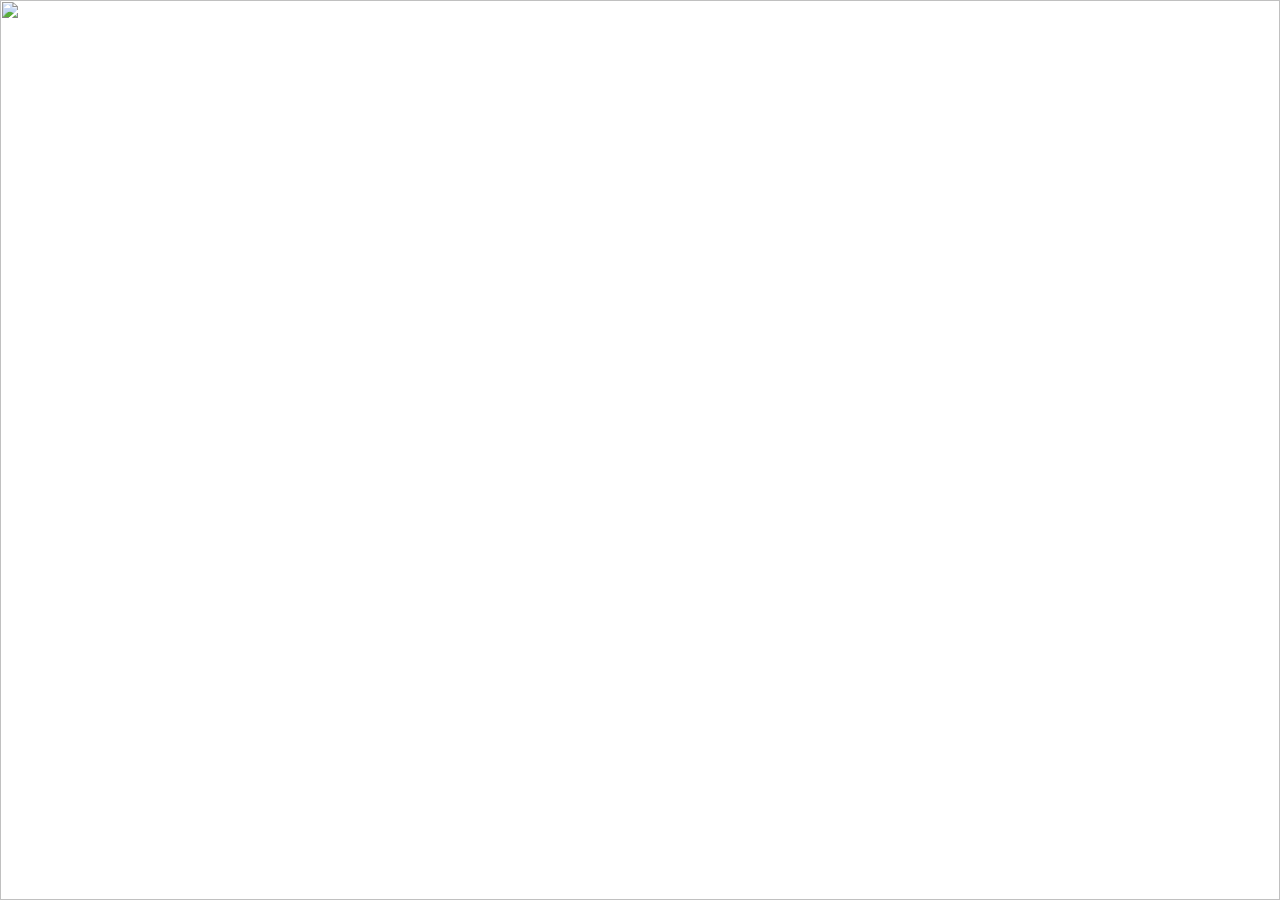
==== frontend/clock.html @ 29a8f185 "add" ====
<!DOCTYPE html>
<html>
    <head>
        <link rel="stylesheet" type="text/css" href="mystyle.css">
        <title>My New Clock</title>
        <link href="https://fonts.googleapis.com/css2?family=Oswald:wght@200&family=Roboto:wght@100&display=swap" rel="stylesheet">
    </head>
    <body>
        <div class="main">
        <div id="showTime"></div>
        <img class="imgBg" src="./assets/arnaud-steckle-dpzp54GkIGI-unsplash.jpg">
        <script type="text/javascript">
        function showTime(){
            var date=new Date();
            var hours=date.getHours();
            var minutes=date.getMinutes();
            var seconds=date.getSeconds();
            var session="AM"
            if(hours>12)
            {
                hours=hours-12;
                session="PM"
            }
            if(hours<10)
            {
                hours="0"+hours;
            }
            if(minutes<10)
            {
                minutes="0"+minutes;
            }
            if(seconds<10)
            {
                seconds="0"+seconds;
            }
            var time=hours+":"+minutes+":"+seconds+" "+session;
            document.getElementById("showTime").innerHTML=time;
            setTimeout(showTime,1000);
        }
         showTime();
        </script>
        </div>
    </body>
</html>
---- frontend/mystyle.css ----
html,body {
    margin: 0;
    width: 100%;
  }
.main{
    width: 100%;
    height: 100%;
    position: fixed;
}
.imgBg{
    width: 100%;
    height: 100%;
}
#showTime{
    width: 100%;
    position: absolute;
    font-size: 8vw;
    color: white;
    text-align: center;
    font-family: 'Roboto',sans-serif;
    margin-top: 8%;
}
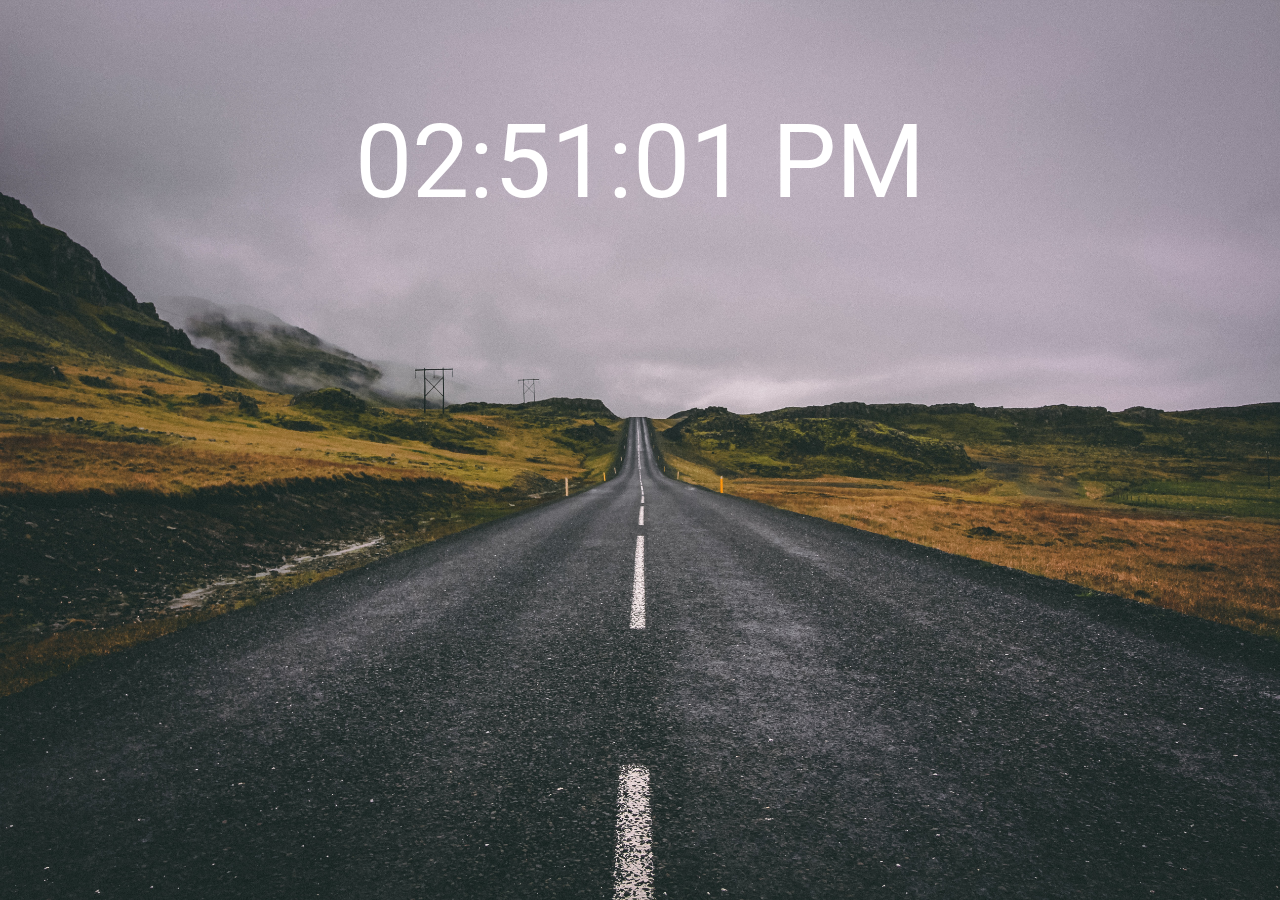
==== commit ef4a4e46: "Update clock.html" ====
--- a/frontend/clock.html
+++ b/frontend/clock.html
@@ -8,7 +8,7 @@
     <body>
         <div class="main">
         <div id="showTime"></div>
-        <img class="imgBg" src="./assets/arnaud-steckle-dpzp54GkIGI-unsplash.jpg">
+        <img class="imgBg" src="../assets/arnaud-steckle-dpzp54GkIGI-unsplash.jpg">
         <script type="text/javascript">
         function showTime(){
             var date=new Date();
@@ -41,4 +41,4 @@
         </script>
         </div>
     </body>
-</html>+</html>
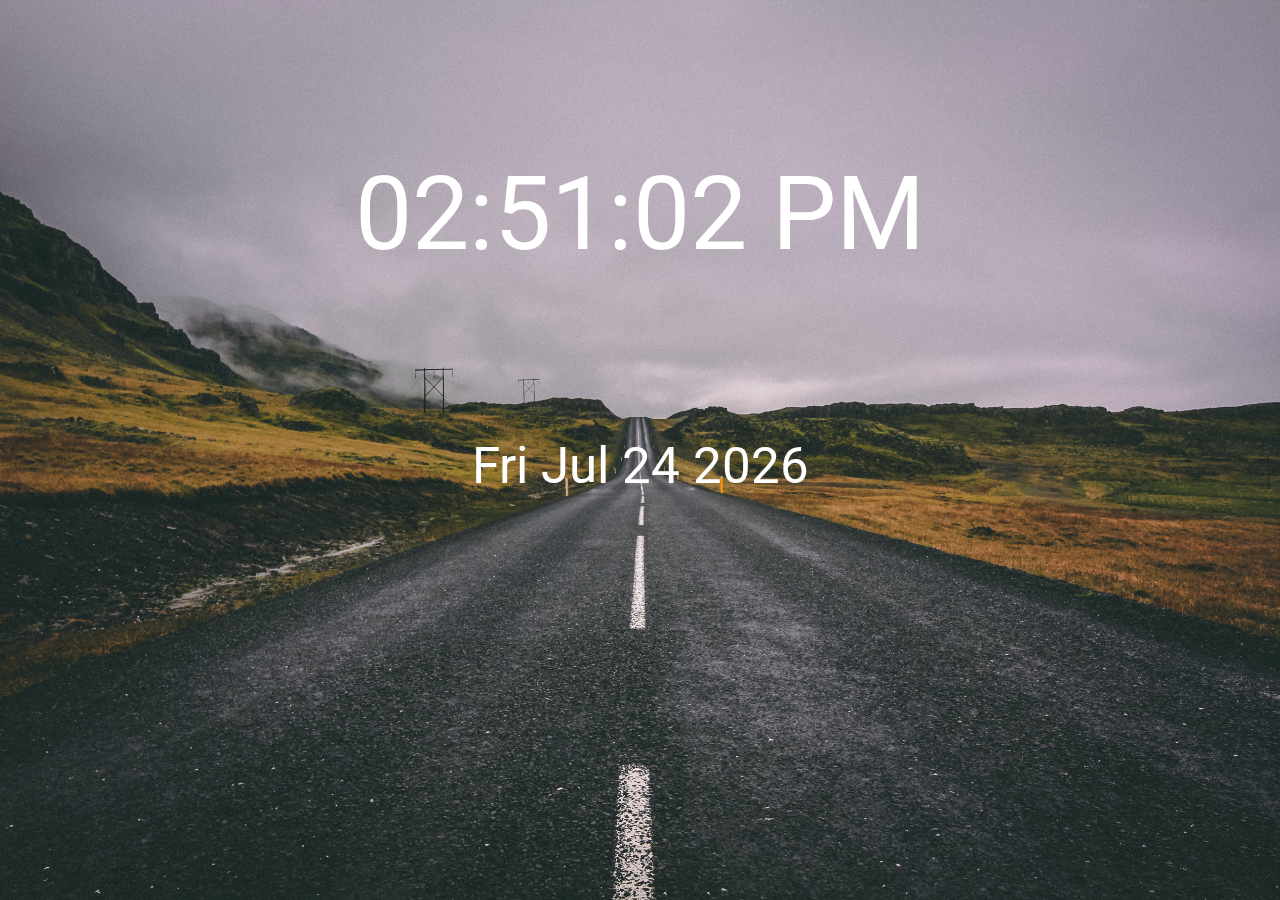
==== commit bce7c387: "add date" ====
--- a/frontend/clock.html
+++ b/frontend/clock.html
@@ -8,6 +8,7 @@
     <body>
         <div class="main">
         <div id="showTime"></div>
+        <div id="showDate"></div>
         <img class="imgBg" src="../assets/arnaud-steckle-dpzp54GkIGI-unsplash.jpg">
         <script type="text/javascript">
         function showTime(){
@@ -21,6 +22,10 @@
                 hours=hours-12;
                 session="PM"
             }
+			if(hours==12)
+			{
+			   session="PM"
+			}
             if(hours<10)
             {
                 hours="0"+hours;
@@ -37,8 +42,16 @@
             document.getElementById("showTime").innerHTML=time;
             setTimeout(showTime,1000);
         }
+        function showDate()
+        {
+            var d=new Date();
+            var n=d.toDateString();
+            document.getElementById("showDate").innerHTML=n;
+            setTimeout(showDate,60000)
+        }
          showTime();
+         showDate();
         </script>
         </div>
     </body>
-</html>
+</html>--- a/frontend/mystyle.css
+++ b/frontend/mystyle.css
@@ -18,5 +18,14 @@
     color: white;
     text-align: center;
     font-family: 'Roboto',sans-serif;
-    margin-top: 8%;
+    margin-top: 12%;
+}
+#showDate{
+    width: 100%;
+    position: absolute;
+    font-size: 4vw;
+    color: white;
+    text-align: center;
+    font-family: 'Roboto',sans-serif;
+    margin-top: 34% ;
 }